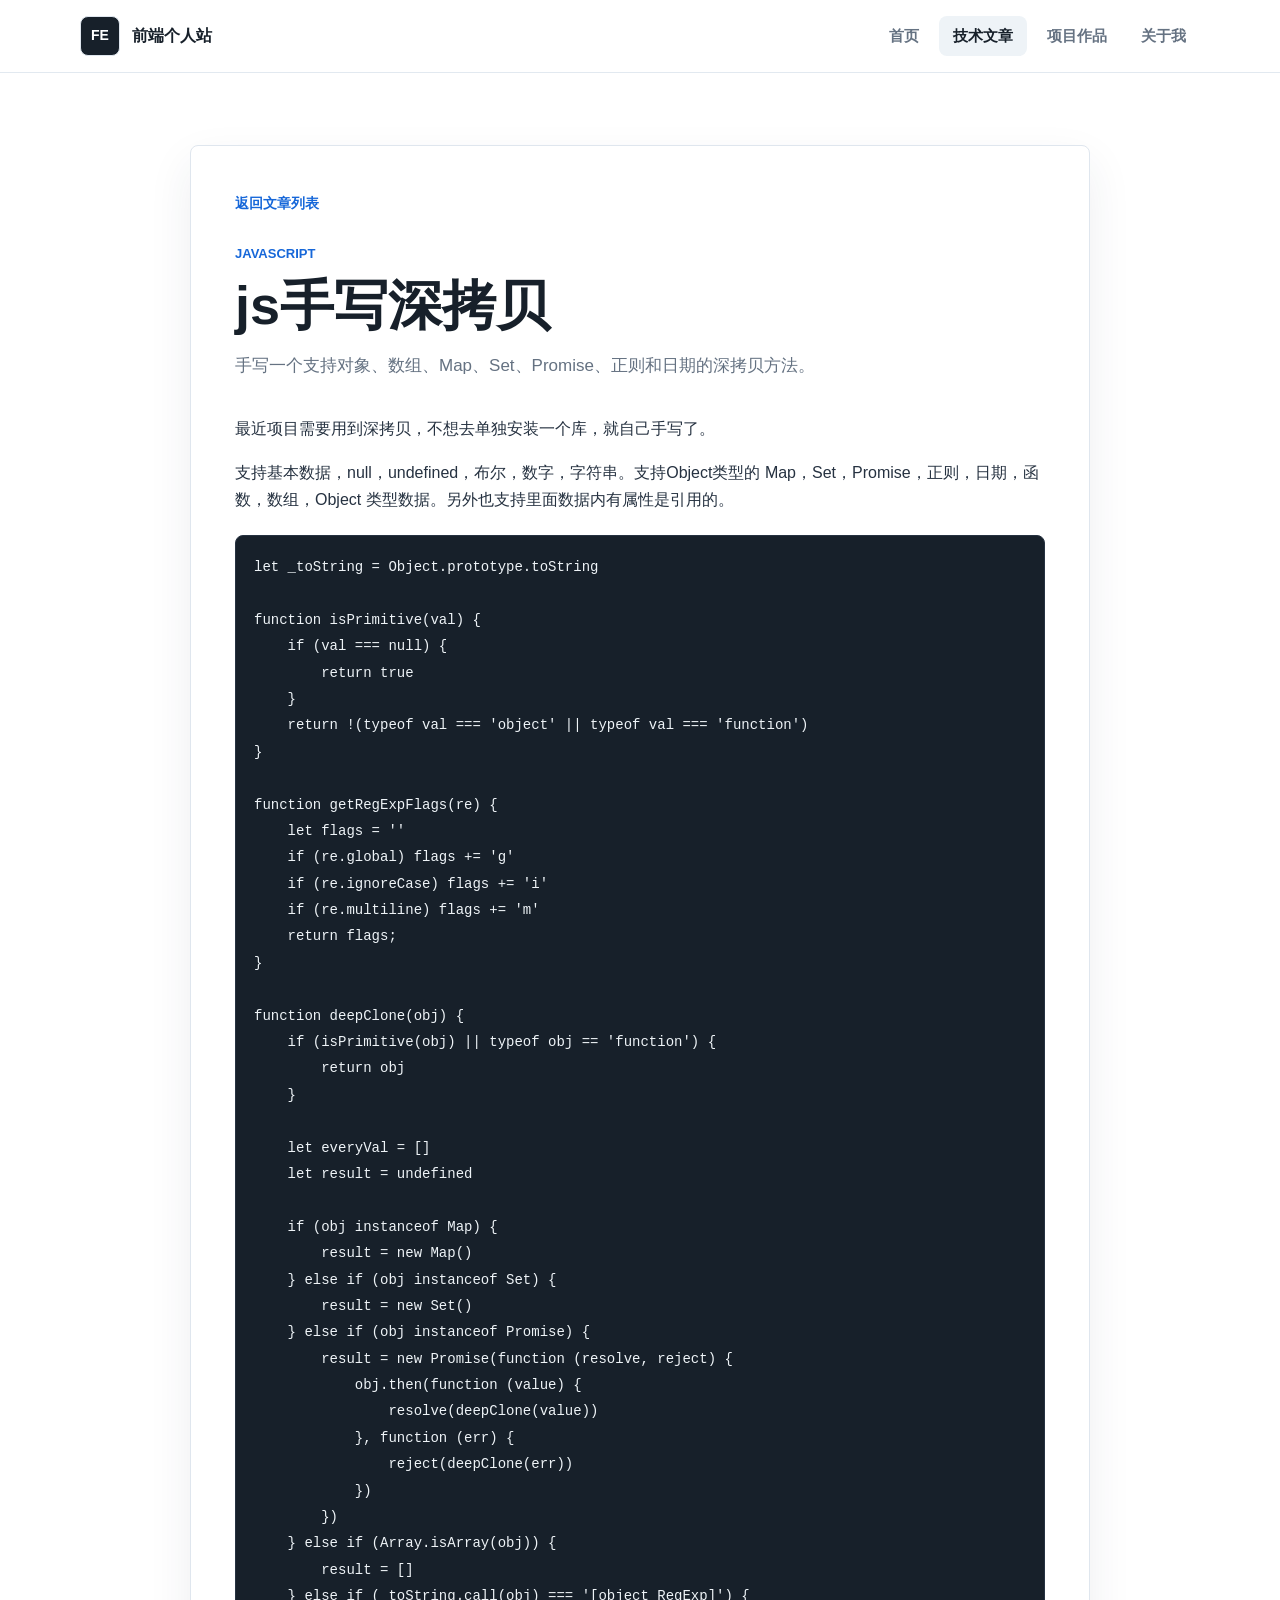
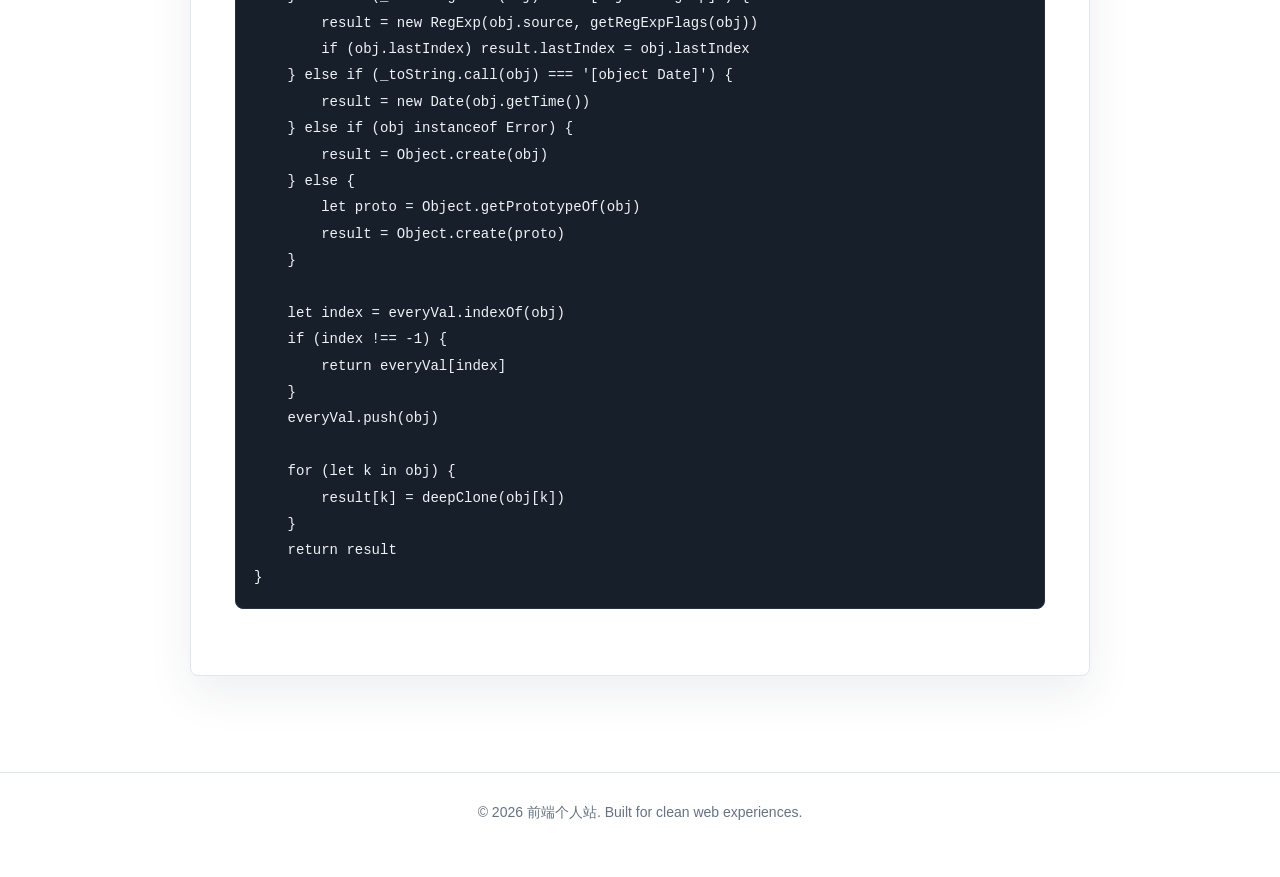
==== article-detail.html @ a46da79b "项目初始化" ====
<!DOCTYPE html>
<html lang="zh-CN">
<head>
  <meta charset="UTF-8">
  <meta name="viewport" content="width=device-width, initial-scale=1.0">
  <meta name="description" content="前端技术文章详情">
  <title>技术文章详情</title>
  <link rel="stylesheet" href="styles.css">
</head>
<body>
  <header class="site-header">
    <nav class="navbar" aria-label="主导航">
      <a class="brand" href="index.html#home" aria-label="返回首页">
        <span class="brand-mark">FE</span>
        <span class="brand-text">前端个人站</span>
      </a>
      <div class="nav-links article-detail-nav">
        <a href="index.html#home">首页</a>
        <a class="active" href="index.html#articles">技术文章</a>
        <a href="index.html#projects">项目作品</a>
        <a href="index.html#about">关于我</a>
      </div>
    </nav>
  </header>

  <main class="article-page">
    <article class="article-detail">
      <a class="back-link" href="index.html#articles">返回文章列表</a>
      <p class="eyebrow" id="articleCategory">Blog</p>
      <h1 id="articleTitle">技术文章</h1>
      <p class="article-summary" id="articleSummary"></p>
      <div class="markdown-body" id="articleContent"></div>
    </article>
  </main>

  <footer class="site-footer">
    <p>© 2026 前端个人站. Built for clean web experiences.</p>
  </footer>

  <script src="articles.js"></script>
  <script src="article-detail.js"></script>
</body>
</html>
---- styles.css ----
:root {
  --bg: #ffffff;
  --surface: #f7f9fb;
  --surface-strong: #eef3f7;
  --text: #17202a;
  --muted: #657282;
  --line: #dfe6ee;
  --accent: #1667d9;
  --accent-dark: #0d4fb0;
  --green: #16875d;
  --orange: #c56a14;
  --shadow: 0 18px 45px rgba(34, 48, 72, 0.08);
  --radius: 8px;
}

* {
  box-sizing: border-box;
}

html {
  scroll-behavior: smooth;
}

body {
  margin: 0;
  background: var(--bg);
  color: var(--text);
  font-family: Arial, "Microsoft YaHei", sans-serif;
  line-height: 1.65;
}

a {
  color: inherit;
  text-decoration: none;
}

.site-header {
  position: sticky;
  top: 0;
  z-index: 20;
  border-bottom: 1px solid rgba(223, 230, 238, 0.88);
  background: rgba(255, 255, 255, 0.92);
  backdrop-filter: blur(16px);
}

.navbar {
  display: flex;
  align-items: center;
  justify-content: space-between;
  width: min(1120px, calc(100% - 40px));
  min-height: 72px;
  margin: 0 auto;
}

.brand {
  display: inline-flex;
  align-items: center;
  gap: 12px;
  font-weight: 800;
}

.brand-mark {
  display: inline-grid;
  place-items: center;
  width: 40px;
  height: 40px;
  border: 1px solid var(--line);
  border-radius: var(--radius);
  background: var(--text);
  color: #fff;
  font-size: 14px;
  letter-spacing: 0;
}

.brand-text {
  font-size: 16px;
}

.nav-links {
  display: flex;
  align-items: center;
  gap: 6px;
}

.nav-links a {
  border-radius: var(--radius);
  color: var(--muted);
  font-size: 15px;
  font-weight: 600;
  padding: 8px 14px;
  transition: background 0.2s ease, color 0.2s ease;
}

.nav-links a:hover,
.nav-links a.active {
  background: var(--surface-strong);
  color: var(--text);
}

.nav-toggle {
  display: none;
  width: 42px;
  height: 42px;
  border: 1px solid var(--line);
  border-radius: var(--radius);
  background: #fff;
  cursor: pointer;
}

.nav-toggle span {
  display: block;
  width: 18px;
  height: 2px;
  margin: 5px auto;
  background: var(--text);
}

.section {
  width: min(1120px, calc(100% - 40px));
  margin: 0 auto;
  padding: 88px 0;
}

.hero {
  display: grid;
  grid-template-columns: minmax(0, 1.08fr) minmax(320px, 0.72fr);
  align-items: center;
  gap: 54px;
  min-height: calc(100vh - 72px);
  padding-top: 56px;
}

.eyebrow {
  margin: 0 0 12px;
  color: var(--accent);
  font-size: 13px;
  font-weight: 800;
  letter-spacing: 0;
  text-transform: uppercase;
}

h1,
h2,
h3,
p {
  margin-top: 0;
}

h1 {
  max-width: 760px;
  margin-bottom: 24px;
  font-size: clamp(42px, 7vw, 72px);
  line-height: 1.06;
  letter-spacing: 0;
}

h2 {
  margin-bottom: 14px;
  font-size: clamp(30px, 4vw, 44px);
  line-height: 1.15;
  letter-spacing: 0;
}

h3 {
  margin-bottom: 10px;
  font-size: 20px;
  line-height: 1.35;
}

.hero-intro {
  max-width: 760px;
  margin-bottom: 30px;
  color: var(--muted);
  font-size: 18px;
}

.hero-actions {
  display: flex;
  flex-wrap: wrap;
  gap: 14px;
}

.primary-btn,
.secondary-btn {
  display: inline-flex;
  align-items: center;
  justify-content: center;
  min-height: 46px;
  border-radius: var(--radius);
  font-weight: 800;
  padding: 0 20px;
}

.primary-btn {
  background: var(--accent);
  color: #fff;
  box-shadow: 0 12px 26px rgba(22, 103, 217, 0.2);
}

.primary-btn:hover {
  background: var(--accent-dark);
}

.secondary-btn {
  border: 1px solid var(--line);
  background: #fff;
}

.profile-panel {
  display: grid;
  gap: 16px;
}

.profile-card,
.article-card,
.project-card,
.topic-list article,
.work-list article,
.work-list a,
.about-details article {
  border: 1px solid var(--line);
  border-radius: var(--radius);
  background: #fff;
}

.profile-card {
  padding: 28px;
  box-shadow: var(--shadow);
}

.panel-label {
  display: block;
  margin-bottom: 12px;
  color: var(--green);
  font-size: 13px;
  font-weight: 800;
}

.profile-card strong {
  display: block;
  margin-bottom: 12px;
  font-size: 28px;
  line-height: 1.2;
}

.profile-card p,
.article-card p,
.project-card p,
.topic-list p,
.work-list p,
.about-details p,
.section-heading p {
  color: var(--muted);
}

.metric-grid {
  display: grid;
  grid-template-columns: repeat(2, minmax(0, 1fr));
  gap: 16px;
}

.metric-grid div {
  min-height: 116px;
  border: 1px solid var(--line);
  border-radius: var(--radius);
  background: var(--surface);
  padding: 20px;
}

.metric-grid strong {
  display: block;
  margin-bottom: 8px;
  font-size: 28px;
  line-height: 1;
}

.metric-grid span {
  color: var(--muted);
  font-size: 14px;
}

.featured-section,
.articles-section,
.projects-section,
.about-section {
  border-top: 1px solid var(--line);
}

.section-heading {
  max-width: 720px;
  margin-bottom: 34px;
}

.card-grid {
  display: grid;
  grid-template-columns: repeat(4, minmax(0, 1fr));
  gap: 18px;
}

.article-card,
.project-card {
  min-height: 238px;
  padding: 24px;
  transition: border-color 0.2s ease, box-shadow 0.2s ease, transform 0.2s ease;
}

.article-card:hover,
.project-card:hover,
.topic-list article:hover,
.work-list article:hover,
.work-list a:hover {
  border-color: rgba(22, 103, 217, 0.38);
  box-shadow: var(--shadow);
  transform: translateY(-3px);
}

.article-card span {
  display: inline-flex;
  margin-bottom: 38px;
  color: var(--orange);
  font-size: 13px;
  font-weight: 800;
}

.project-icon {
  display: inline-grid;
  place-items: center;
  min-width: 56px;
  height: 40px;
  margin-bottom: 36px;
  border-radius: var(--radius);
  background: var(--surface-strong);
  color: var(--accent);
  font-size: 13px;
  font-weight: 900;
}

.topic-list,
.work-list {
  display: grid;
  gap: 14px;
}

.topic-list article,
.article-list-item,
.work-list article,
.work-list a {
  transition: border-color 0.2s ease, box-shadow 0.2s ease, transform 0.2s ease;
}

.topic-list article,
.article-list-item {
  display: grid;
  grid-template-columns: 64px minmax(170px, 0.28fr) minmax(0, 1fr);
  align-items: center;
  gap: 20px;
  min-height: 112px;
  padding: 22px 24px;
}

.topic-list span,
.article-list-item > span,
.work-list span {
  color: var(--accent);
  font-size: 13px;
  font-weight: 900;
}

.topic-list h3,
.article-list-item h3,
.work-list h3,
.topic-list p,
.article-list-item p,
.work-list p {
  margin-bottom: 0;
}

.article-list-item {
  border: 1px solid var(--line);
  border-radius: var(--radius);
  background: #fff;
}

.article-list-item strong {
  display: inline-block;
  margin-bottom: 4px;
  color: var(--orange);
  font-size: 13px;
}

.article-list-item:hover {
  border-color: rgba(22, 103, 217, 0.38);
  box-shadow: var(--shadow);
  transform: translateY(-3px);
}

.work-list article,
.work-list a {
  display: grid;
  grid-template-columns: minmax(220px, 0.32fr) minmax(0, 1fr);
  gap: 28px;
  padding: 26px;
}

.about-layout {
  display: grid;
  grid-template-columns: minmax(0, 0.82fr) minmax(360px, 1fr);
  gap: 54px;
}

.about-intro {
  color: var(--muted);
  font-size: 18px;
}

.about-details {
  display: grid;
  gap: 16px;
}

.about-details article {
  padding: 24px;
}

.tag-group {
  display: flex;
  flex-wrap: wrap;
  gap: 10px;
}

.tag-group span {
  border: 1px solid var(--line);
  border-radius: var(--radius);
  background: var(--surface);
  color: #314052;
  font-size: 14px;
  font-weight: 700;
  padding: 7px 10px;
}

.contact-card a {
  display: block;
  width: fit-content;
  margin-top: 8px;
  color: var(--accent);
  font-weight: 800;
}

.site-footer {
  border-top: 1px solid var(--line);
  padding: 28px 20px;
  text-align: center;
}

.site-footer p {
  margin: 0;
  color: var(--muted);
  font-size: 14px;
}

.article-page {
  width: min(900px, calc(100% - 40px));
  margin: 0 auto;
  padding: 72px 0 96px;
}

.article-detail {
  border: 1px solid var(--line);
  border-radius: var(--radius);
  background: #fff;
  padding: 44px;
  box-shadow: var(--shadow);
}

.back-link {
  display: inline-flex;
  margin-bottom: 28px;
  color: var(--accent);
  font-size: 14px;
  font-weight: 800;
}

.article-detail h1 {
  margin-bottom: 18px;
  font-size: clamp(34px, 5vw, 54px);
}

.article-summary {
  margin-bottom: 36px;
  color: var(--muted);
  font-size: 17px;
}

.markdown-body {
  color: #263241;
  font-size: 16px;
}

.markdown-body h2,
.markdown-body h3,
.markdown-body h4 {
  margin: 34px 0 14px;
  line-height: 1.35;
}

.markdown-body p {
  margin-bottom: 18px;
}

.markdown-body a {
  color: var(--accent);
  font-weight: 700;
}

.markdown-body code {
  border: 1px solid var(--line);
  border-radius: 6px;
  background: var(--surface);
  color: #c0362c;
  font-family: Consolas, "Courier New", monospace;
  font-size: 0.92em;
  padding: 2px 5px;
}

.markdown-body pre {
  overflow-x: auto;
  margin: 22px 0;
  border: 1px solid #263241;
  border-radius: var(--radius);
  background: #17202a;
  padding: 18px;
}

.markdown-body pre code {
  border: 0;
  background: transparent;
  color: #eef3f7;
  font-size: 14px;
  line-height: 1.7;
  padding: 0;
}

.markdown-body img {
  display: block;
  max-width: 100%;
  margin: 18px 0;
  border: 1px solid var(--line);
  border-radius: var(--radius);
}

@media (max-width: 980px) {
  .hero,
  .about-layout {
    grid-template-columns: 1fr;
  }

  .hero {
    min-height: auto;
  }

  .card-grid {
    grid-template-columns: repeat(2, minmax(0, 1fr));
  }
}

@media (max-width: 720px) {
  .navbar,
  .section {
    width: min(100% - 28px, 1120px);
  }

  .nav-toggle {
    display: block;
  }

  .nav-links {
    position: absolute;
    top: 72px;
    right: 14px;
    left: 14px;
    display: none;
    flex-direction: column;
    align-items: stretch;
    border: 1px solid var(--line);
    border-radius: var(--radius);
    background: #fff;
    padding: 8px;
    box-shadow: var(--shadow);
  }

  .nav-links.open {
    display: flex;
  }

  .nav-links a {
    padding: 12px 14px;
  }

  .section {
    padding: 64px 0;
  }

  .hero {
    gap: 34px;
    padding-top: 44px;
  }

  h1 {
    font-size: 42px;
  }

  .hero-intro,
  .about-intro {
    font-size: 16px;
  }

  .card-grid,
  .metric-grid {
    grid-template-columns: 1fr;
  }

  .topic-list article,
  .article-list-item,
  .work-list article,
  .work-list a {
    grid-template-columns: 1fr;
    gap: 10px;
  }

  .article-card,
  .project-card {
    min-height: auto;
  }

  .article-card span,
  .project-icon {
    margin-bottom: 24px;
  }
}

@media (max-width: 420px) {
  .brand-text {
    display: none;
  }

  h1 {
    font-size: 36px;
  }

  h2 {
    font-size: 30px;
  }

  .hero-actions a {
    width: 100%;
  }

  .article-page {
    width: min(100% - 28px, 900px);
    padding: 48px 0 72px;
  }

  .article-detail {
    padding: 26px 18px;
  }
}
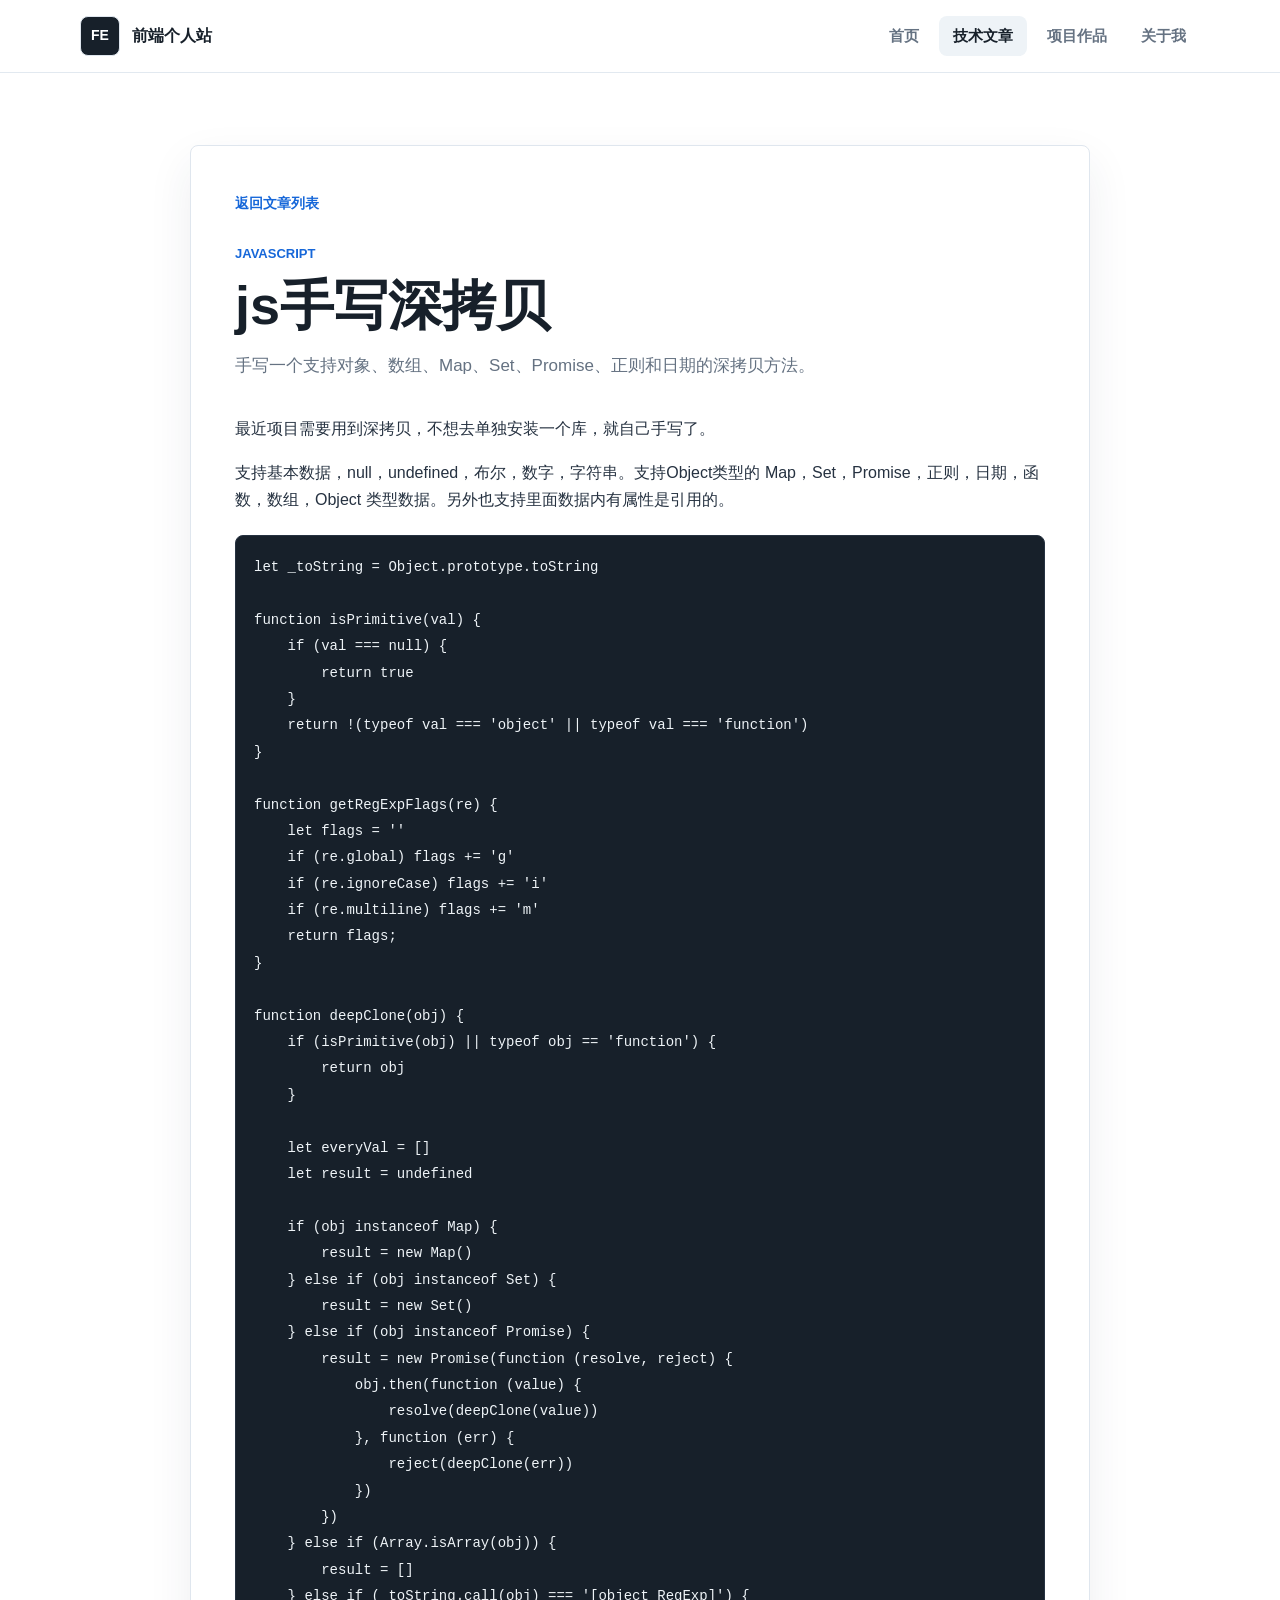
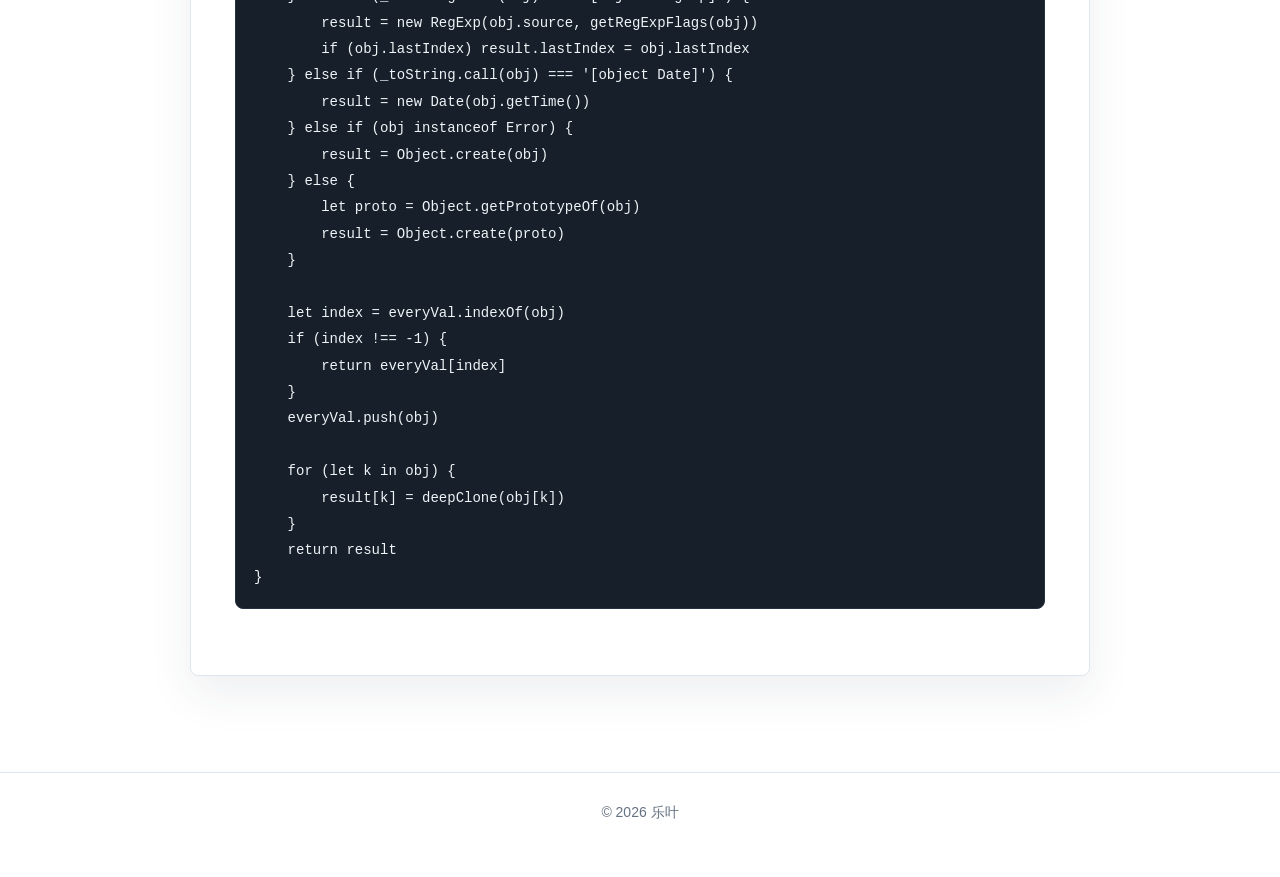
==== commit 6a7e4810: "页脚修改2" ====
--- a/article-detail.html
+++ b/article-detail.html
@@ -34,7 +34,7 @@
   </main>
 
   <footer class="site-footer">
-    <p>© 2026 前端个人站. Built for clean web experiences.</p>
+    <p>© 2026 乐叶</p>
   </footer>
 
   <script src="articles.js"></script>
